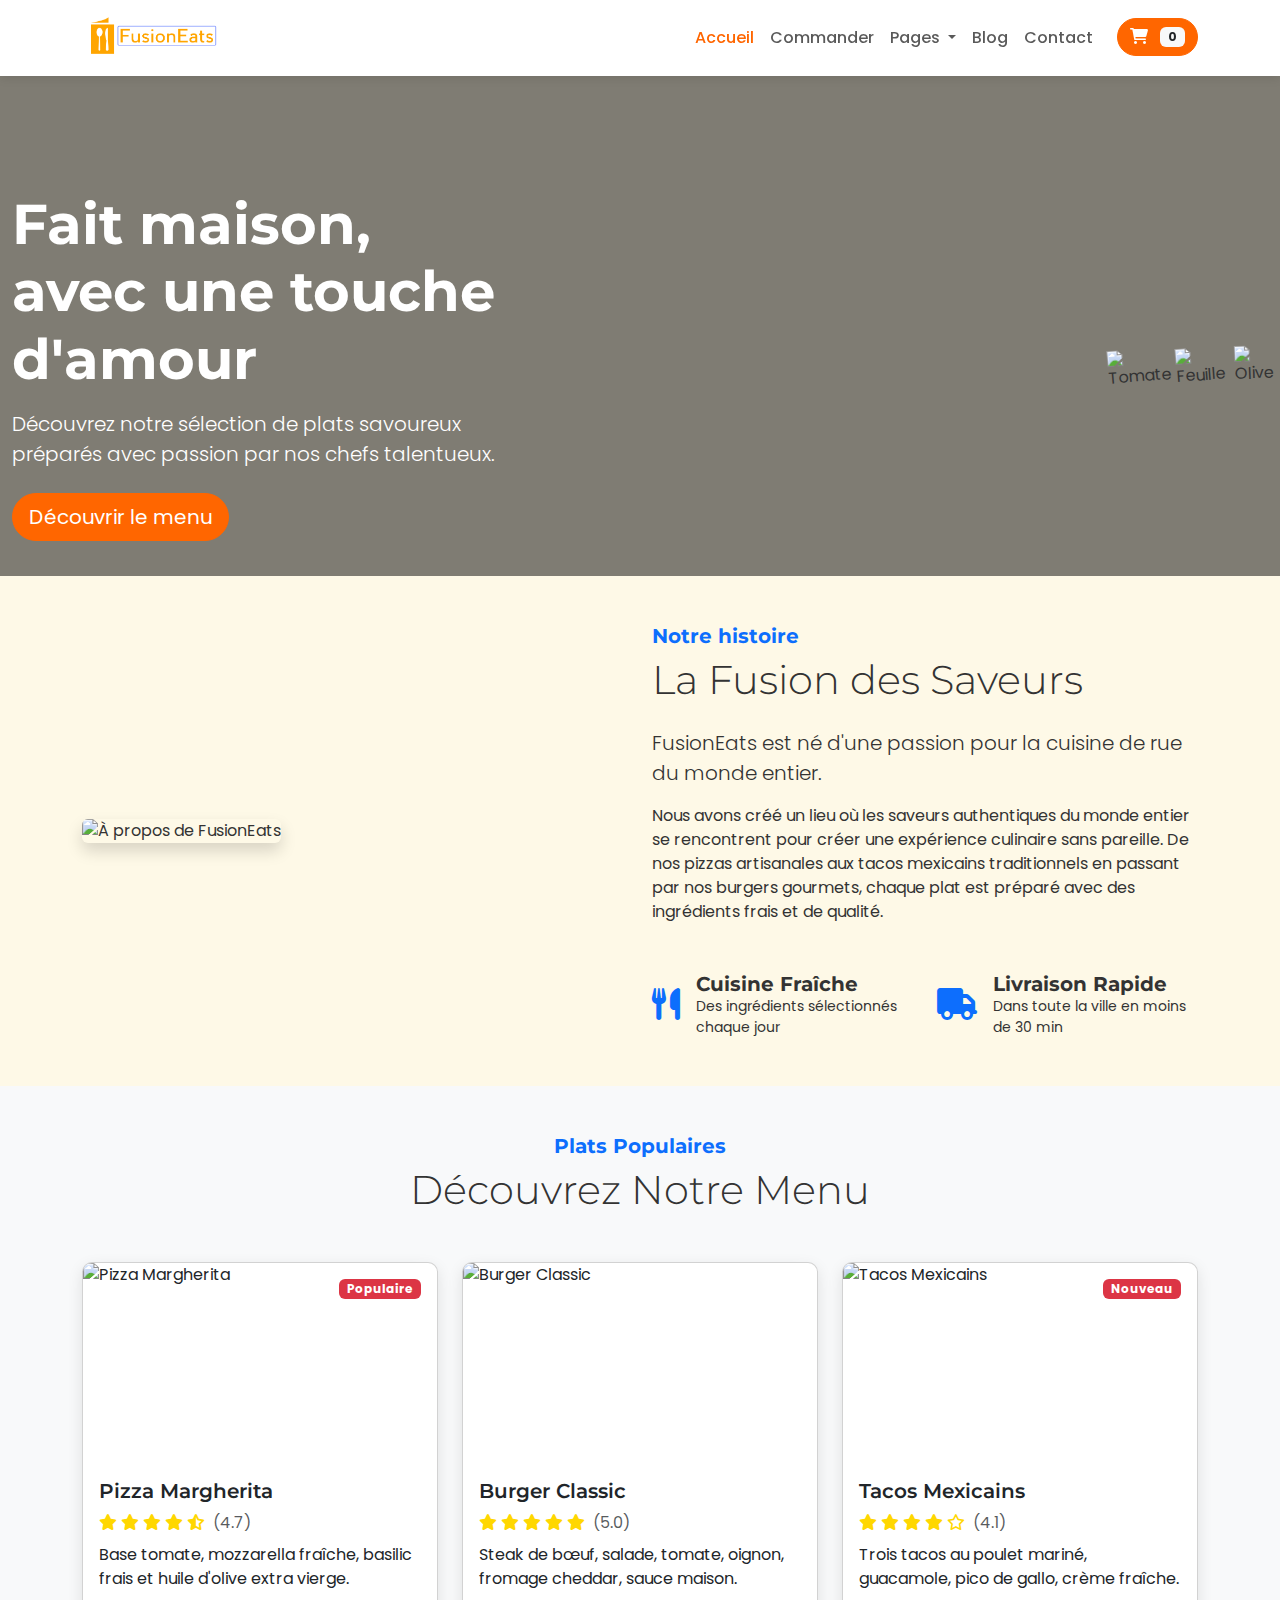
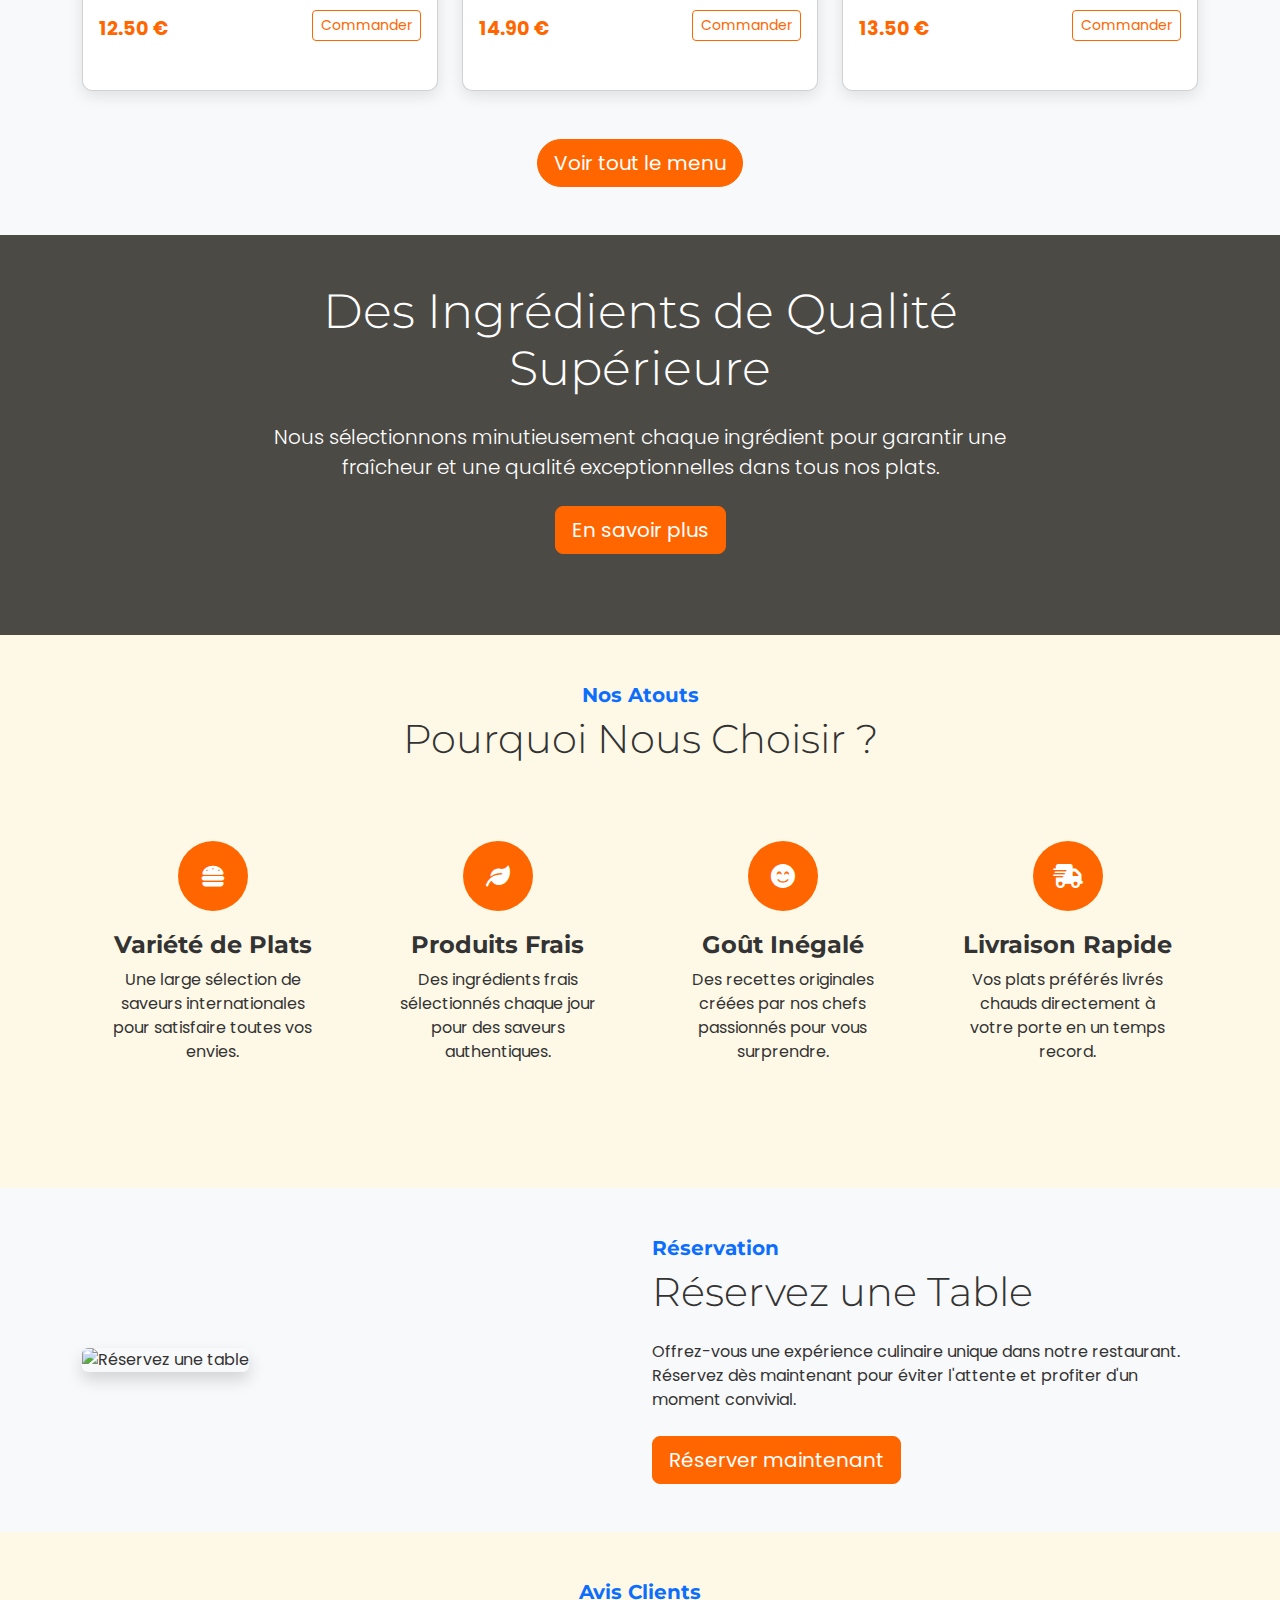
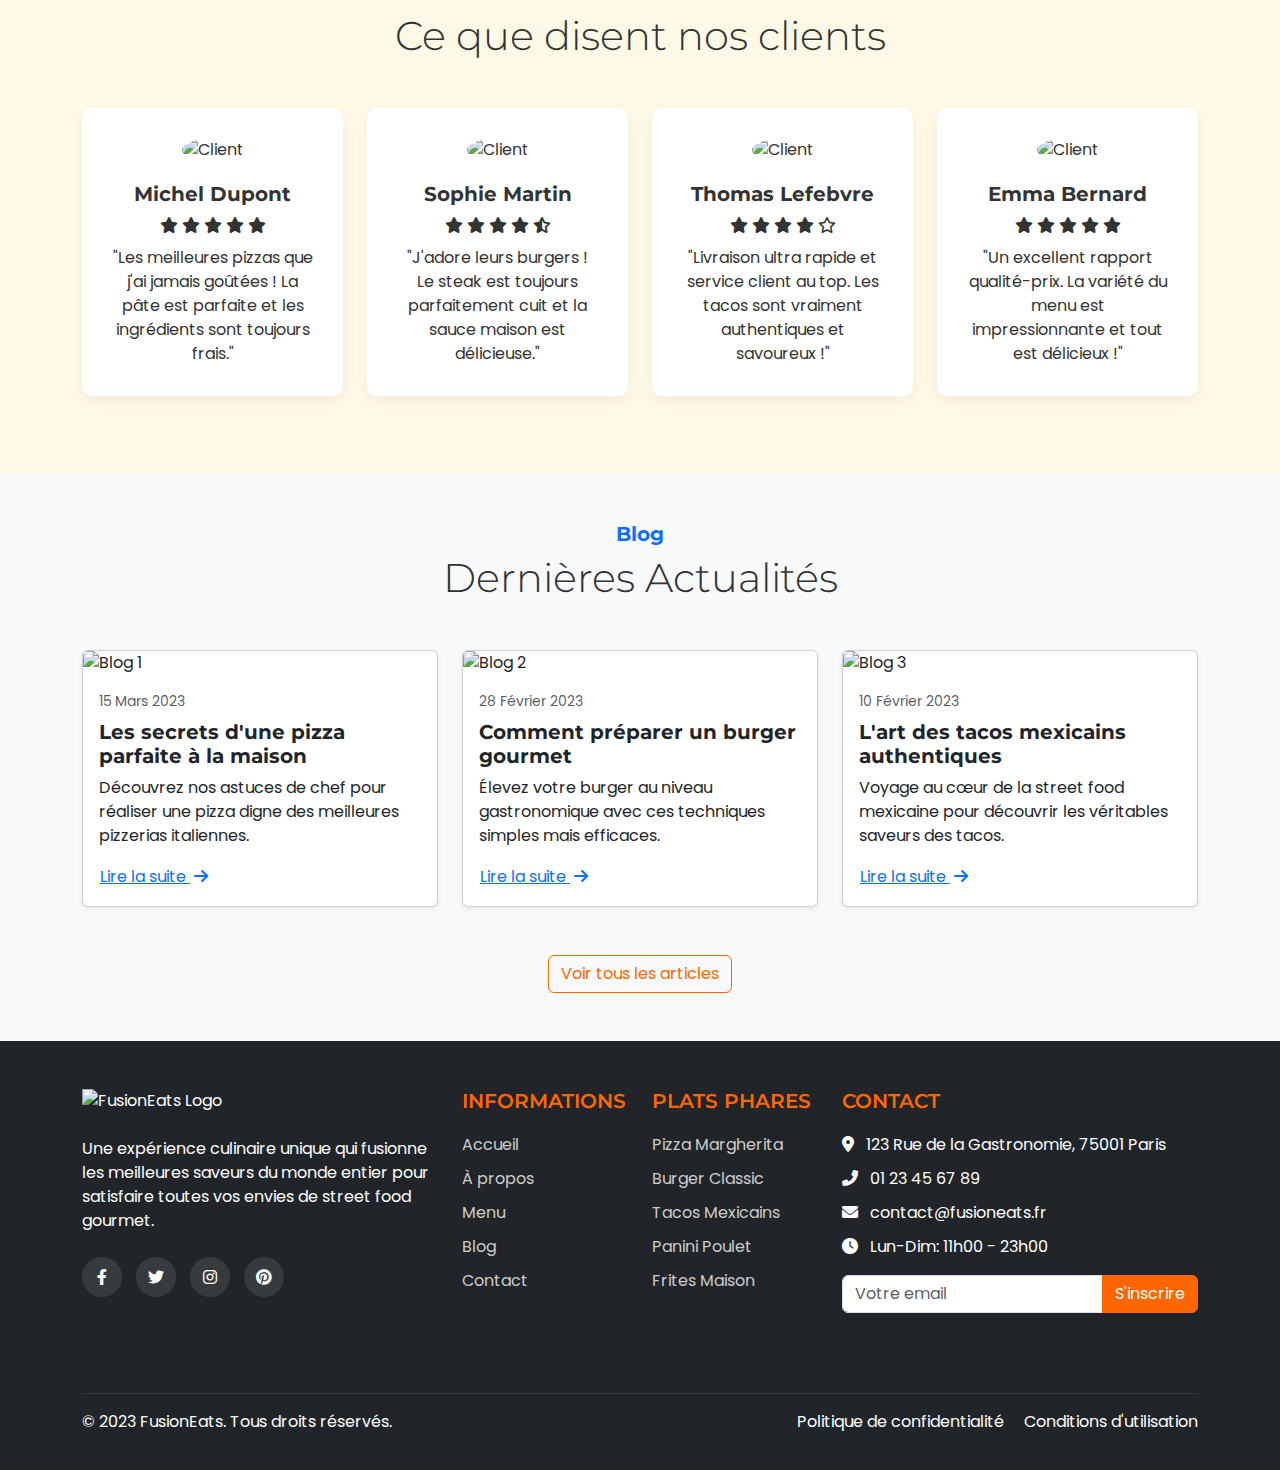
==== index.html @ fe3c216e "FusionEats Structure added" ====
<!DOCTYPE html>
<html lang="fr">
<head>
    <meta charset="UTF-8">
    <meta name="viewport" content="width=device-width, initial-scale=1.0">
    <title>FusionEats - Le meilleur de la restauration rapide</title>
    
    <!-- Bootstrap CSS -->
    <link href="https://cdn.jsdelivr.net/npm/bootstrap@5.3.0-alpha1/dist/css/bootstrap.min.css" rel="stylesheet">
    
    <!-- Font Awesome pour les icônes -->
    <link rel="stylesheet" href="https://cdnjs.cloudflare.com/ajax/libs/font-awesome/6.0.0/css/all.min.css">
    
    <!-- Google Fonts -->
    <link href="https://fonts.googleapis.com/css2?family=Montserrat:wght@400;500;600;700&family=Poppins:wght@300;400;500;600;700&display=swap" rel="stylesheet">
    
    <!-- CSS personnalisé -->
    <link rel="stylesheet" href="css/styles.css">
</head>
<body>
    <!-- Barre de navigation -->
    <nav class="navbar navbar-expand-lg navbar-light bg-white sticky-top">
        <div class="container">
            <a class="navbar-brand" href="index.html">
                <img src="images/logo.png" alt="FusionEats Logo">
            </a>
            <button class="navbar-toggler" type="button" data-bs-toggle="collapse" data-bs-target="#navbarNav" aria-controls="navbarNav" aria-expanded="false" aria-label="Toggle navigation">
                <span class="navbar-toggler-icon"></span>
            </button>
            <div class="collapse navbar-collapse" id="navbarNav">
                <ul class="navbar-nav ms-auto">
                    <li class="nav-item">
                        <a class="nav-link active" href="index.html">Accueil</a>
                    </li>
                    <li class="nav-item">
                        <a class="nav-link" href="shop-list.html">Commander</a>
                    </li>
                    <li class="nav-item dropdown">
                        <a class="nav-link dropdown-toggle" href="#" id="pagesDropdown" role="button" data-bs-toggle="dropdown" aria-expanded="false">
                            Pages
                        </a>
                        <ul class="dropdown-menu" aria-labelledby="pagesDropdown">
                            <li><a class="dropdown-item" href="about-us.html">À propos</a></li>
                            <li><a class="dropdown-item" href="team.html">Notre équipe</a></li>
                            <li><a class="dropdown-item" href="menu.html">Menu</a></li>
                            <li><a class="dropdown-item" href="reservation.html">Réservation</a></li>
                        </ul>
                    </li>
                    <li class="nav-item">
                        <a class="nav-link" href="blog-list.html">Blog</a>
                    </li>
                    <li class="nav-item">
                        <a class="nav-link" href="contact.html">Contact</a>
                    </li>
                    <li class="nav-item ms-lg-3">
                        <a href="cart.html" class="btn btn-primary rounded-pill">
                            <i class="fas fa-shopping-cart me-2"></i>
                            <span class="badge bg-light text-dark cart-count">0</span>
                        </a>
                    </li>
                </ul>
            </div>
        </div>
    </nav>

    <!-- Bannière principale -->
    <header class="main-banner" style="background-image: url('images/banner.jpg');">
        <div class="container">
            <div class="row">
                <div class="col-lg-6 banner-content">
                    <h1 class="display-4 fw-bold mb-3">Fait maison,<br>avec une touche d'amour</h1>
                    <p class="lead mb-4">Découvrez notre sélection de plats savoureux préparés avec passion par nos chefs talentueux.</p>
                    <a href="menu.html" class="btn btn-primary btn-lg rounded-pill">Découvrir le menu</a>
                </div>
            </div>
        </div>
        <!-- Décorations alimentaires -->
        <img src="images/tomato.png" alt="Tomate" class="food-decoration decoration-tomato">
        <img src="images/leaf.png" alt="Feuille" class="food-decoration decoration-leaf">
        <img src="images/olive.png" alt="Olive" class="food-decoration decoration-olive">
    </header>

    <!-- Section à propos -->
    <section class="py-5">
        <div class="container">
            <div class="row align-items-center">
                <div class="col-lg-6 mb-4 mb-lg-0">
                    <img src="images/about.jpg" alt="À propos de FusionEats" class="img-fluid rounded shadow">
                </div>
                <div class="col-lg-6">
                    <h5 class="text-primary">Notre histoire</h5>
                    <h2 class="display-6 mb-4">La Fusion des Saveurs</h2>
                    <p class="lead">FusionEats est né d'une passion pour la cuisine de rue du monde entier.</p>
                    <p class="mb-4">Nous avons créé un lieu où les saveurs authentiques du monde entier se rencontrent pour créer une expérience culinaire sans pareille. De nos pizzas artisanales aux tacos mexicains traditionnels en passant par nos burgers gourmets, chaque plat est préparé avec des ingrédients frais et de qualité.</p>
                    
                    <div class="row g-4 mt-2">
                        <div class="col-sm-6">
                            <div class="d-flex align-items-center">
                                <div class="me-3 text-primary">
                                    <i class="fas fa-utensils fa-2x"></i>
                                </div>
                                <div>
                                    <h5 class="mb-0">Cuisine Fraîche</h5>
                                    <p class="mb-0 small">Des ingrédients sélectionnés chaque jour</p>
                                </div>
                            </div>
                        </div>
                        <div class="col-sm-6">
                            <div class="d-flex align-items-center">
                                <div class="me-3 text-primary">
                                    <i class="fas fa-truck fa-2x"></i>
                                </div>
                                <div>
                                    <h5 class="mb-0">Livraison Rapide</h5>
                                    <p class="mb-0 small">Dans toute la ville en moins de 30 min</p>
                                </div>
                            </div>
                        </div>
                    </div>
                </div>
            </div>
        </div>
    </section>

    <!-- Section plats populaires -->
    <section class="py-5 bg-light">
        <div class="container">
            <h5 class="text-primary text-center">Plats Populaires</h5>
            <h2 class="display-6 text-center mb-5">Découvrez Notre Menu</h2>
            
            <div class="row">
                <!-- Pizza Margherita -->
                <div class="col-md-6 col-lg-4 mb-4">
                    <div class="card food-card h-100">
                        <div class="badge bg-danger position-absolute top-0 end-0 m-3">Populaire</div>
                        <img src="images/food/pizzas/margherita.jpg" class="card-img-top" alt="Pizza Margherita">
                        <div class="card-body">
                            <h5 class="card-title">Pizza Margherita</h5>
                            <div class="mb-2 rating">
                                <i class="fas fa-star"></i>
                                <i class="fas fa-star"></i>
                                <i class="fas fa-star"></i>
                                <i class="fas fa-star"></i>
                                <i class="fas fa-star-half-alt"></i>
                                <span class="ms-1 text-muted">(4.7)</span>
                            </div>
                            <p class="card-text">Base tomate, mozzarella fraîche, basilic frais et huile d'olive extra vierge.</p>
                            <div class="d-flex justify-content-between align-items-center">
                                <span class="price">12.50 €</span>
                                <a href="shop-detail.html" class="btn btn-outline-primary btn-sm">Commander</a>
                            </div>
                        </div>
                    </div>
                </div>
                
                <!-- Burger Classic -->
                <div class="col-md-6 col-lg-4 mb-4">
                    <div class="card food-card h-100">
                        <img src="images/food/burgers/classic.jpg" class="card-img-top" alt="Burger Classic">
                        <div class="card-body">
                            <h5 class="card-title">Burger Classic</h5>
                            <div class="mb-2 rating">
                                <i class="fas fa-star"></i>
                                <i class="fas fa-star"></i>
                                <i class="fas fa-star"></i>
                                <i class="fas fa-star"></i>
                                <i class="fas fa-star"></i>
                                <span class="ms-1 text-muted">(5.0)</span>
                            </div>
                            <p class="card-text">Steak de bœuf, salade, tomate, oignon, fromage cheddar, sauce maison.</p>
                            <div class="d-flex justify-content-between align-items-center">
                                <span class="price">14.90 €</span>
                                <a href="shop-detail.html" class="btn btn-outline-primary btn-sm">Commander</a>
                            </div>
                        </div>
                    </div>
                </div>
                
                <!-- Tacos Mexicains -->
                <div class="col-md-6 col-lg-4 mb-4">
                    <div class="card food-card h-100">
                        <div class="badge bg-danger position-absolute top-0 end-0 m-3">Nouveau</div>
                        <img src="images/food/tacos/mexicains.jpg" class="card-img-top" alt="Tacos Mexicains">
                        <div class="card-body">
                            <h5 class="card-title">Tacos Mexicains</h5>
                            <div class="mb-2 rating">
                                <i class="fas fa-star"></i>
                                <i class="fas fa-star"></i>
                                <i class="fas fa-star"></i>
                                <i class="fas fa-star"></i>
                                <i class="far fa-star"></i>
                                <span class="ms-1 text-muted">(4.1)</span>
                            </div>
                            <p class="card-text">Trois tacos au poulet mariné, guacamole, pico de gallo, crème fraîche.</p>
                            <div class="d-flex justify-content-between align-items-center">
                                <span class="price">13.50 €</span>
                                <a href="shop-detail.html" class="btn btn-outline-primary btn-sm">Commander</a>
                            </div>
                        </div>
                    </div>
                </div>
            </div>
            
            <div class="text-center mt-4">
                <a href="menu.html" class="btn btn-primary btn-lg rounded-pill">Voir tout le menu</a>
            </div>
        </div>
    </section>

    <!-- Section qualité -->
    <section class="py-5 position-relative" style="background-image: url('images/quality-bg.jpg'); background-size: cover; background-position: center; min-height: 400px;">
        <div class="position-absolute top-0 left-0 w-100 h-100" style="background-color: rgba(0,0,0,0.7);"></div>
        <div class="container position-relative">
            <div class="row">
                <div class="col-lg-8 mx-auto text-center text-white">
                    <h2 class="display-5 mb-4">Des Ingrédients de Qualité Supérieure</h2>
                    <p class="lead mb-4">Nous sélectionnons minutieusement chaque ingrédient pour garantir une fraîcheur et une qualité exceptionnelles dans tous nos plats.</p>
                    <a href="about-us.html" class="btn btn-primary btn-lg">En savoir plus</a>
                </div>
            </div>
        </div>
    </section>

    <!-- Section pourquoi nous choisir -->
    <section class="py-5">
        <div class="container">
            <h5 class="text-primary text-center">Nos Atouts</h5>
            <h2 class="display-6 text-center mb-5">Pourquoi Nous Choisir ?</h2>
            
            <div class="row g-4">
                <div class="col-md-6 col-lg-3">
                    <div class="feature-box">
                        <div class="feature-icon">
                            <i class="fas fa-hamburger"></i>
                        </div>
                        <h4>Variété de Plats</h4>
                        <p>Une large sélection de saveurs internationales pour satisfaire toutes vos envies.</p>
                    </div>
                </div>
                
                <div class="col-md-6 col-lg-3">
                    <div class="feature-box">
                        <div class="feature-icon">
                            <i class="fas fa-leaf"></i>
                        </div>
                        <h4>Produits Frais</h4>
                        <p>Des ingrédients frais sélectionnés chaque jour pour des saveurs authentiques.</p>
                    </div>
                </div>
                
                <div class="col-md-6 col-lg-3">
                    <div class="feature-box">
                        <div class="feature-icon">
                            <i class="fas fa-smile-beam"></i>
                        </div>
                        <h4>Goût Inégalé</h4>
                        <p>Des recettes originales créées par nos chefs passionnés pour vous surprendre.</p>
                    </div>
                </div>
                
                <div class="col-md-6 col-lg-3">
                    <div class="feature-box">
                        <div class="feature-icon">
                            <i class="fas fa-shipping-fast"></i>
                        </div>
                        <h4>Livraison Rapide</h4>
                        <p>Vos plats préférés livrés chauds directement à votre porte en un temps record.</p>
                    </div>
                </div>
            </div>
        </div>
    </section>

    <!-- Section réservation -->
    <section class="py-5 bg-light">
        <div class="container">
            <div class="row align-items-center">
                <div class="col-lg-6 mb-4 mb-lg-0">
                    <img src="images/reservation.jpg" alt="Réservez une table" class="img-fluid rounded shadow">
                </div>
                <div class="col-lg-6">
                    <h5 class="text-primary">Réservation</h5>
                    <h2 class="display-6 mb-4">Réservez une Table</h2>
                    <p class="mb-4">Offrez-vous une expérience culinaire unique dans notre restaurant. Réservez dès maintenant pour éviter l'attente et profiter d'un moment convivial.</p>
                    <a href="reservation.html" class="btn btn-primary btn-lg">Réserver maintenant</a>
                </div>
            </div>
        </div>
    </section>

    <!-- Section témoignages -->
    <section class="py-5">
        <div class="container">
            <h5 class="text-primary text-center">Avis Clients</h5>
            <h2 class="display-6 text-center mb-5">Ce que disent nos clients</h2>
            
            <div class="row">
                <div class="col-md-6 col-lg-3">
                    <div class="testimonial-card text-center">
                        <img src="images/testimonial-1.jpg" alt="Client" class="testimonial-img">
                        <h5>Michel Dupont</h5>
                        <div class="mb-2 rating">
                            <i class="fas fa-star"></i>
                            <i class="fas fa-star"></i>
                            <i class="fas fa-star"></i>
                            <i class="fas fa-star"></i>
                            <i class="fas fa-star"></i>
                        </div>
                        <p class="mb-0">"Les meilleures pizzas que j'ai jamais goûtées ! La pâte est parfaite et les ingrédients sont toujours frais."</p>
                    </div>
                </div>
                
                <div class="col-md-6 col-lg-3">
                    <div class="testimonial-card text-center">
                        <img src="images/testimonial-2.jpg" alt="Client" class="testimonial-img">
                        <h5>Sophie Martin</h5>
                        <div class="mb-2 rating">
                            <i class="fas fa-star"></i>
                            <i class="fas fa-star"></i>
                            <i class="fas fa-star"></i>
                            <i class="fas fa-star"></i>
                            <i class="fas fa-star-half-alt"></i>
                        </div>
                        <p class="mb-0">"J'adore leurs burgers ! Le steak est toujours parfaitement cuit et la sauce maison est délicieuse."</p>
                    </div>
                </div>
                
                <div class="col-md-6 col-lg-3">
                    <div class="testimonial-card text-center">
                        <img src="images/testimonial-3.jpg" alt="Client" class="testimonial-img">
                        <h5>Thomas Lefebvre</h5>
                        <div class="mb-2 rating">
                            <i class="fas fa-star"></i>
                            <i class="fas fa-star"></i>
                            <i class="fas fa-star"></i>
                            <i class="fas fa-star"></i>
                            <i class="far fa-star"></i>
                        </div>
                        <p class="mb-0">"Livraison ultra rapide et service client au top. Les tacos sont vraiment authentiques et savoureux !"</p>
                    </div>
                </div>
                
                <div class="col-md-6 col-lg-3">
                    <div class="testimonial-card text-center">
                        <img src="images/testimonial-4.jpg" alt="Client" class="testimonial-img">
                        <h5>Emma Bernard</h5>
                        <div class="mb-2 rating">
                            <i class="fas fa-star"></i>
                            <i class="fas fa-star"></i>
                            <i class="fas fa-star"></i>
                            <i class="fas fa-star"></i>
                            <i class="fas fa-star"></i>
                        </div>
                        <p class="mb-0">"Un excellent rapport qualité-prix. La variété du menu est impressionnante et tout est délicieux !"</p>
                    </div>
                </div>
            </div>
        </div>
    </section>

    <!-- Section actualités -->
    <section class="py-5 bg-light">
        <div class="container">
            <h5 class="text-primary text-center">Blog</h5>
            <h2 class="display-6 text-center mb-5">Dernières Actualités</h2>
            
            <div class="row">
                <div class="col-md-6 col-lg-4 mb-4">
                    <div class="card h-100 shadow-sm">
                        <img src="images/blog/blog-1.jpg" class="card-img-top" alt="Blog 1">
                        <div class="card-body">
                            <div class="small text-muted mb-2">15 Mars 2023</div>
                            <h5 class="card-title">Les secrets d'une pizza parfaite à la maison</h5>
                            <p class="card-text">Découvrez nos astuces de chef pour réaliser une pizza digne des meilleures pizzerias italiennes.</p>
                            <a href="blog-detail.html" class="btn btn-link text-primary p-0">Lire la suite <i class="fas fa-arrow-right ms-1"></i></a>
                        </div>
                    </div>
                </div>
                
                <div class="col-md-6 col-lg-4 mb-4">
                    <div class="card h-100 shadow-sm">
                        <img src="images/blog/blog-2.jpg" class="card-img-top" alt="Blog 2">
                        <div class="card-body">
                            <div class="small text-muted mb-2">28 Février 2023</div>
                            <h5 class="card-title">Comment préparer un burger gourmet</h5>
                            <p class="card-text">Élevez votre burger au niveau gastronomique avec ces techniques simples mais efficaces.</p>
                            <a href="blog-detail.html" class="btn btn-link text-primary p-0">Lire la suite <i class="fas fa-arrow-right ms-1"></i></a>
                        </div>
                    </div>
                </div>
                
                <div class="col-md-6 col-lg-4 mb-4">
                    <div class="card h-100 shadow-sm">
                        <img src="images/blog/blog-3.jpg" class="card-img-top" alt="Blog 3">
                        <div class="card-body">
                            <div class="small text-muted mb-2">10 Février 2023</div>
                            <h5 class="card-title">L'art des tacos mexicains authentiques</h5>
                            <p class="card-text">Voyage au cœur de la street food mexicaine pour découvrir les véritables saveurs des tacos.</p>
                            <a href="blog-detail.html" class="btn btn-link text-primary p-0">Lire la suite <i class="fas fa-arrow-right ms-1"></i></a>
                        </div>
                    </div>
                </div>
            </div>
            
            <div class="text-center mt-4">
                <a href="blog-list.html" class="btn btn-outline-primary">Voir tous les articles</a>
            </div>
        </div>
    </section>

    <!-- Footer -->
    <footer class="bg-dark text-white pt-5">
        <div class="container">
            <div class="row">
                <div class="col-lg-4 mb-4">
                    <img src="images/logo-white.png" alt="FusionEats Logo" class="mb-4" style="max-height: 70px;">
                    <p>Une expérience culinaire unique qui fusionne les meilleures saveurs du monde entier pour satisfaire toutes vos envies de street food gourmet.</p>
                    <div class="mt-4">
                        <a href="#" class="social-icon"><i class="fab fa-facebook-f"></i></a>
                        <a href="#" class="social-icon"><i class="fab fa-twitter"></i></a>
                        <a href="#" class="social-icon"><i class="fab fa-instagram"></i></a>
                        <a href="#" class="social-icon"><i class="fab fa-pinterest"></i></a>
                    </div>
                </div>
                
                <div class="col-lg-2 col-md-6 mb-4">
                    <h5 class="footer-title">INFORMATIONS</h5>
                    <ul class="footer-links">
                        <li><a href="index.html">Accueil</a></li>
                        <li><a href="about-us.html">À propos</a></li>
                        <li><a href="menu.html">Menu</a></li>
                        <li><a href="blog-list.html">Blog</a></li>
                        <li><a href="contact.html">Contact</a></li>
                    </ul>
                </div>
                
                <div class="col-lg-2 col-md-6 mb-4">
                    <h5 class="footer-title">PLATS PHARES</h5>
                    <ul class="footer-links">
                        <li><a href="shop-detail.html">Pizza Margherita</a></li>
                        <li><a href="shop-detail.html">Burger Classic</a></li>
                        <li><a href="shop-detail.html">Tacos Mexicains</a></li>
                        <li><a href="shop-detail.html">Panini Poulet</a></li>
                        <li><a href="shop-detail.html">Frites Maison</a></li>
                    </ul>
                </div>
                
                <div class="col-lg-4 col-md-6 mb-4">
                    <h5 class="footer-title">CONTACT</h5>
                    <ul class="footer-links">
                        <li><i class="fas fa-map-marker-alt me-2"></i> 123 Rue de la Gastronomie, 75001 Paris</li>
                        <li><i class="fas fa-phone-alt me-2"></i> 01 23 45 67 89</li>
                        <li><i class="fas fa-envelope me-2"></i> contact@fusioneats.fr</li>
                        <li><i class="fas fa-clock me-2"></i> Lun-Dim: 11h00 - 23h00</li>
                    </ul>
                    <div class="mt-3">
                        <form>
                            <div class="input-group mb-3">
                                <input type="email" class="form-control" placeholder="Votre email">
                                <button class="btn btn-primary" type="button">S'inscrire</button>
                            </div>
                        </form>
                    </div>
                </div>
            </div>
            
            <div class="copyright py-3">
                <div class="row">
                    <div class="col-md-6 text-center text-md-start">
                        <p class="mb-0">&copy; 2023 FusionEats. Tous droits réservés.</p>
                    </div>
                    <div class="col-md-6 text-center text-md-end">
                        <a href="#" class="text-white me-3">Politique de confidentialité</a>
                        <a href="#" class="text-white">Conditions d'utilisation</a>
                    </div>
                </div>
            </div>
        </div>
    </footer>

    <!-- Bootstrap JS -->
    <script src="https://cdn.jsdelivr.net/npm/bootstrap@5.3.0-alpha1/dist/js/bootstrap.bundle.min.js"></script>
    
    <!-- JavaScript personnalisé -->
    <script src="js/script.js"></script>
    
    <script>
        document.addEventListener('DOMContentLoaded', function() {
            // Mettre à jour le compteur du panier
            updateCartCount();
            
            // Fonction pour mettre à jour le compteur du panier
            function updateCartCount() {
                const cart = JSON.parse(localStorage.getItem('fusionEatsCart')) || [];
                const count = cart.reduce((total, item) => total + item.quantity, 0);
                
                const cartCountElements = document.querySelectorAll('.cart-count');
                cartCountElements.forEach(element => {
                    element.textContent = count;
                });
            }
        });
    </script>
</body>
</html>
---- css/styles.css ----
/* Variables globales */
:root {
    --primary-color: #FF6600;
    --secondary-color: #333333;
    --accent-color: #FF8C42;
    --light-bg: #FEF9E7;
    --dark-bg: #222222;
    --text-color: #333333;
    --light-text: #FFFFFF;
    --font-primary: 'Poppins', sans-serif;
    --font-secondary: 'Montserrat', sans-serif;
}

/* Styles généraux */
body {
    font-family: var(--font-primary);
    color: var(--text-color);
    background-color: var(--light-bg);
    overflow-x: hidden;
}

h1, h2, h3, h4, h5, h6 {
    font-family: var(--font-secondary);
    font-weight: 700;
}

a {
    color: var(--primary-color);
    text-decoration: none;
    transition: all 0.3s ease;
}

a:hover {
    color: var(--accent-color);
}

.btn-primary {
    background-color: var(--primary-color);
    border-color: var(--primary-color);
    color: var(--light-text);
}

.btn-primary:hover {
    background-color: var(--accent-color);
    border-color: var(--accent-color);
}

.btn-outline-primary {
    border-color: var(--primary-color);
    color: var(--primary-color);
}

.btn-outline-primary:hover {
    background-color: var(--primary-color);
    color: var(--light-text);
}

.section-title {
    position: relative;
    margin-bottom: 2rem;
    text-align: center;
}

.section-title::after {
    content: '';
    display: block;
    width: 50px;
    height: 3px;
    background-color: var(--primary-color);
    margin: 10px auto;
}

/* Styles de la navigation */
.navbar {
    box-shadow: 0 2px 10px rgba(0,0,0,0.1);
}

.navbar-brand img {
    max-height: 50px;
}

.nav-link {
    font-weight: 500;
}

.navbar-nav .nav-link.active {
    color: var(--primary-color);
}

/* Styles du header/bannière */
.main-banner {
    background-size: cover;
    background-position: center;
    background-repeat: no-repeat;
    position: relative;
    min-height: 500px;
    display: flex;
    align-items: center;
    padding-top: 80px;
}

.main-banner::before {
    content: '';
    position: absolute;
    top: 0;
    left: 0;
    width: 100%;
    height: 100%;
    background-color: rgba(0,0,0,0.5);
}

.banner-content {
    position: relative;
    z-index: 1;
    color: var(--light-text);
}

/* Styles des cartes de produits */
.food-card {
    border-radius: 10px;
    overflow: hidden;
    transition: all 0.3s ease;
    box-shadow: 0 5px 15px rgba(0,0,0,0.1);
    margin-bottom: 30px;
}

.food-card:hover {
    transform: translateY(-5px);
    box-shadow: 0 8px 20px rgba(0,0,0,0.15);
}

.food-card .card-img-top {
    height: 200px;
    object-fit: cover;
}

.food-card .card-title {
    font-weight: 600;
}

.food-card .price {
    color: var(--primary-color);
    font-weight: 700;
    font-size: 1.2rem;
    margin-top: 0.5rem;
}

.food-card .rating {
    color: #FFD700;
}

/* Styles des sections de page */
.page-header {
    background-color: var(--primary-color);
    padding: 80px 0 30px;
    margin-bottom: 50px;
    position: relative;
    overflow: hidden;
}

.page-header h1 {
    color: var(--light-text);
    position: relative;
    z-index: 1;
}

.page-header::before {
    content: '';
    position: absolute;
    top: 0;
    left: 0;
    width: 100%;
    height: 100%;
    background: url('../images/food-pattern.png');
    opacity: 0.1;
}

/* Styles de la section avantages */
.feature-box {
    text-align: center;
    padding: 30px 20px;
    margin-bottom: 30px;
}

.feature-icon {
    width: 70px;
    height: 70px;
    margin: 0 auto 20px;
    display: flex;
    align-items: center;
    justify-content: center;
    background-color: var(--primary-color);
    color: var(--light-text);
    border-radius: 50%;
    font-size: 1.5rem;
}

/* Styles des témoignages */
.testimonial-card {
    background-color: var(--light-text);
    border-radius: 10px;
    padding: 30px;
    box-shadow: 0 5px 15px rgba(0,0,0,0.05);
    margin-bottom: 30px;
}

.testimonial-img {
    width: 80px;
    height: 80px;
    border-radius: 50%;
    margin: 0 auto 20px;
    object-fit: cover;
}

/* Styles du formulaire de réservation */
.reservation-form {
    background-color: var(--light-text);
    padding: 30px;
    border-radius: 10px;
    box-shadow: 0 5px 15px rgba(0,0,0,0.1);
}

.reservation-form .form-control {
    margin-bottom: 20px;
}

/* Styles du pied de page */
footer {
    background-color: var(--dark-bg);
    color: var(--light-text);
    padding: 60px 0 20px;
}

.footer-title {
    color: var(--primary-color);
    margin-bottom: 20px;
    font-weight: 600;
}

.footer-links {
    list-style: none;
    padding: 0;
    margin: 0;
}

.footer-links li {
    margin-bottom: 10px;
}

.footer-links a {
    color: #ccc;
}

.footer-links a:hover {
    color: var(--primary-color);
}

.social-icon {
    display: inline-flex;
    width: 40px;
    height: 40px;
    border-radius: 50%;
    background-color: rgba(255,255,255,0.1);
    color: var(--light-text);
    align-items: center;
    justify-content: center;
    margin-right: 10px;
    transition: all 0.3s ease;
}

.social-icon:hover {
    background-color: var(--primary-color);
    color: var(--light-text);
}

.copyright {
    text-align: center;
    padding-top: 20px;
    border-top: 1px solid rgba(255,255,255,0.1);
    margin-top: 40px;
}

/* Styles pour la bannière principale */
.main-banner {
    background-size: cover;
    background-position: center;
    background-repeat: no-repeat;
    position: relative;
    min-height: 500px;
    display: flex;
    align-items: center;
    padding-top: 80px;
    background-image: url('../images/restaurant-interior.jpg');
}

/* Media queries pour la réactivité */
@media (max-width: 991.98px) {
    .main-banner {
        min-height: 400px;
    }
}

@media (max-width: 767.98px) {
    .main-banner {
        min-height: 350px;
    }
    
    .page-header {
        padding: 60px 0 20px;
    }
}

@media (max-width: 575.98px) {
    .main-banner {
        min-height: 300px;
    }
}
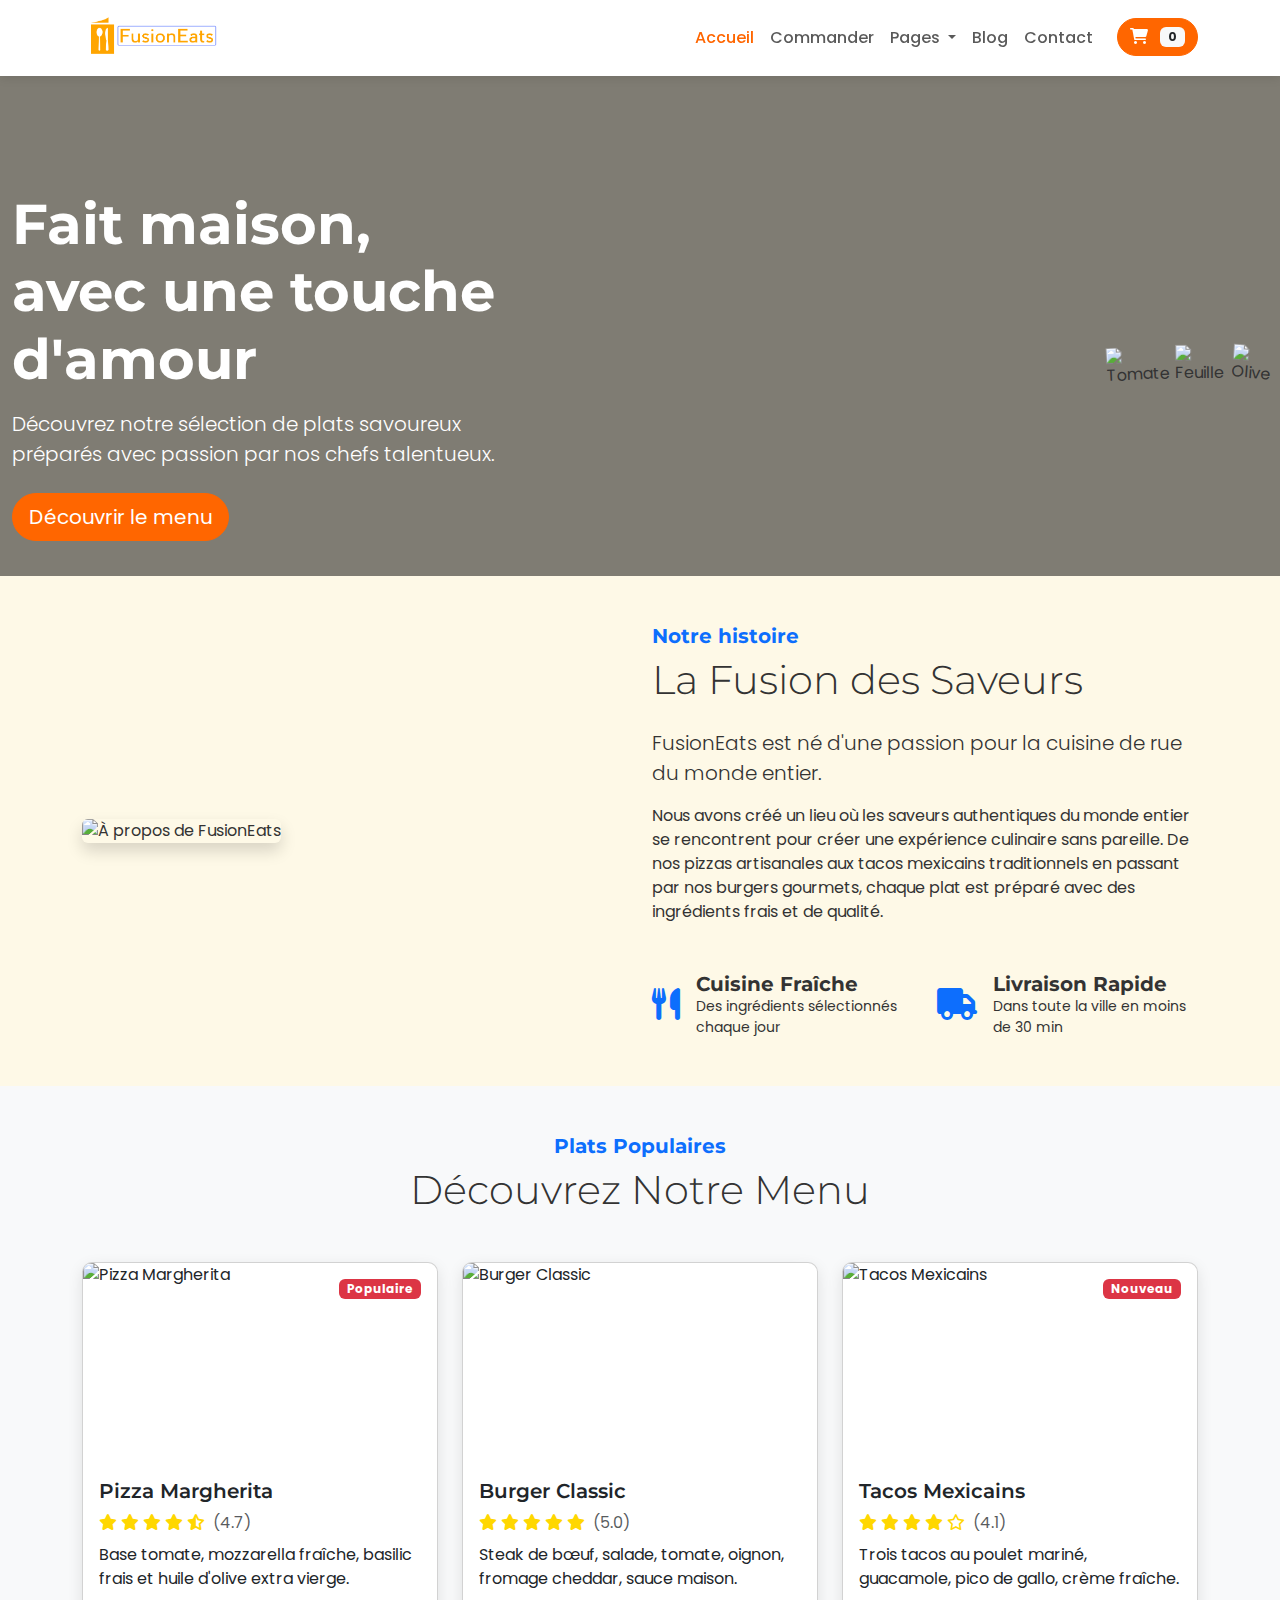
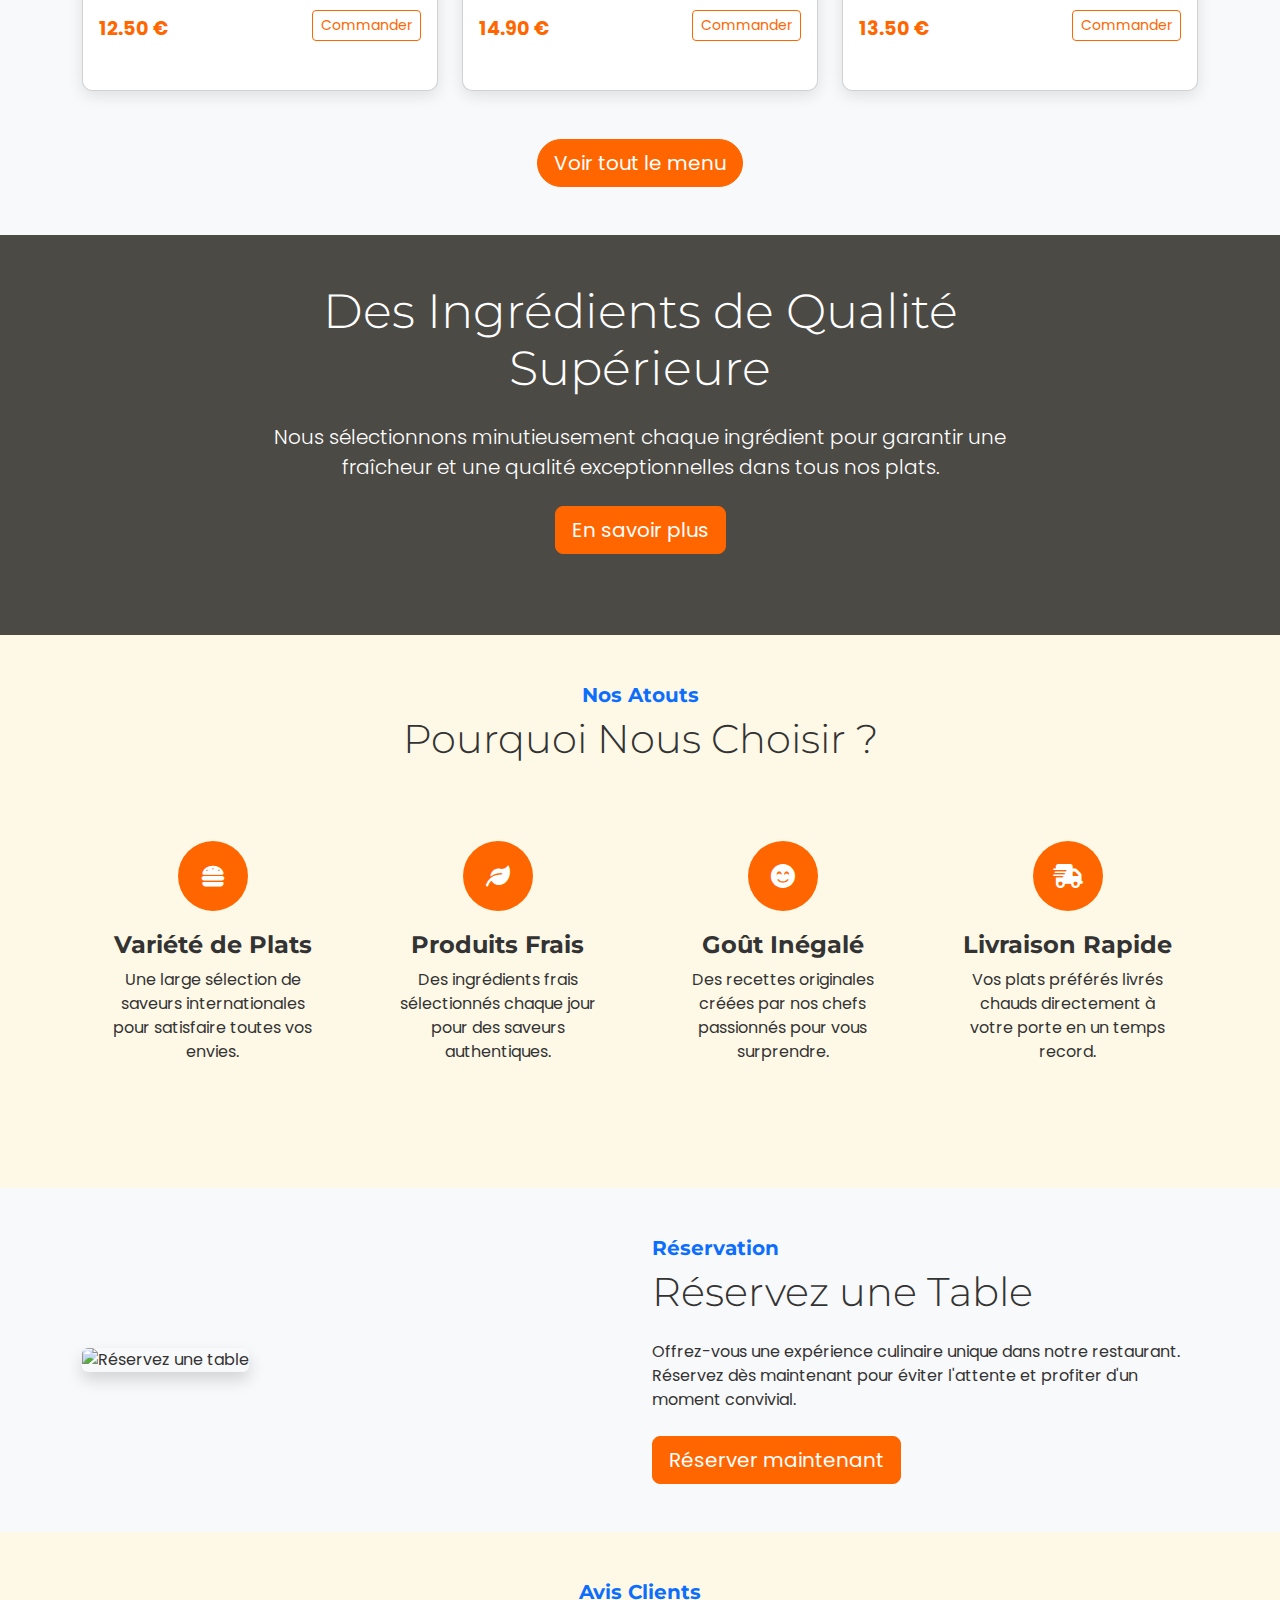
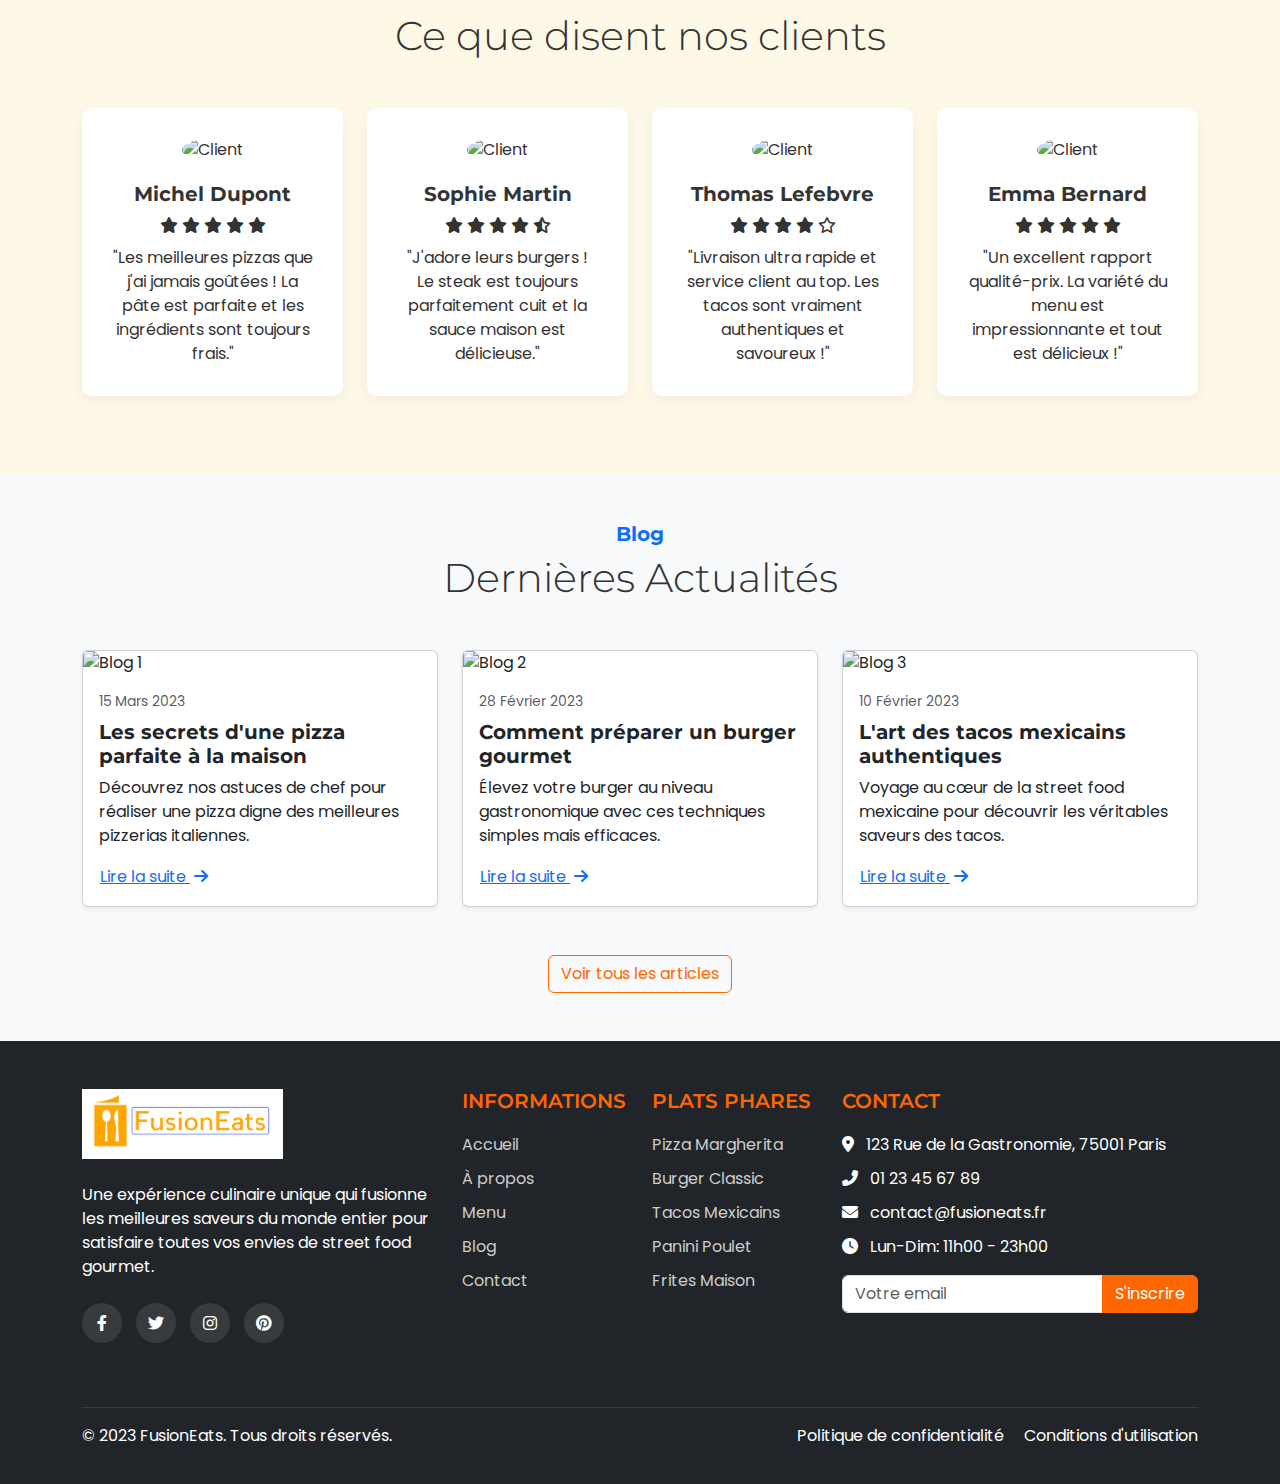
==== commit 114b339b: "Adding images to index.html" ====
--- a/index.html
+++ b/index.html
@@ -297,7 +297,7 @@
             <div class="row">
                 <div class="col-md-6 col-lg-3">
                     <div class="testimonial-card text-center">
-                        <img src="images/testimonial-1.jpg" alt="Client" class="testimonial-img">
+                        <img src="images/client.png" alt="Client" class="testimonial-img">
                         <h5>Michel Dupont</h5>
                         <div class="mb-2 rating">
                             <i class="fas fa-star"></i>
@@ -312,7 +312,7 @@
                 
                 <div class="col-md-6 col-lg-3">
                     <div class="testimonial-card text-center">
-                        <img src="images/testimonial-2.jpg" alt="Client" class="testimonial-img">
+                        <img src="images/client.png" alt="Client" class="testimonial-img">
                         <h5>Sophie Martin</h5>
                         <div class="mb-2 rating">
                             <i class="fas fa-star"></i>
@@ -327,7 +327,7 @@
                 
                 <div class="col-md-6 col-lg-3">
                     <div class="testimonial-card text-center">
-                        <img src="images/testimonial-3.jpg" alt="Client" class="testimonial-img">
+                        <img src="images/client.png" alt="Client" class="testimonial-img">
                         <h5>Thomas Lefebvre</h5>
                         <div class="mb-2 rating">
                             <i class="fas fa-star"></i>
@@ -342,7 +342,7 @@
                 
                 <div class="col-md-6 col-lg-3">
                     <div class="testimonial-card text-center">
-                        <img src="images/testimonial-4.jpg" alt="Client" class="testimonial-img">
+                        <img src="images/client.png" alt="Client" class="testimonial-img">
                         <h5>Emma Bernard</h5>
                         <div class="mb-2 rating">
                             <i class="fas fa-star"></i>
@@ -413,7 +413,7 @@
         <div class="container">
             <div class="row">
                 <div class="col-lg-4 mb-4">
-                    <img src="images/logo-white.png" alt="FusionEats Logo" class="mb-4" style="max-height: 70px;">
+                    <img src="images/logo.png" alt="FusionEats Logo" class="mb-4" style="max-height: 70px;">
                     <p>Une expérience culinaire unique qui fusionne les meilleures saveurs du monde entier pour satisfaire toutes vos envies de street food gourmet.</p>
                     <div class="mt-4">
                         <a href="#" class="social-icon"><i class="fab fa-facebook-f"></i></a>
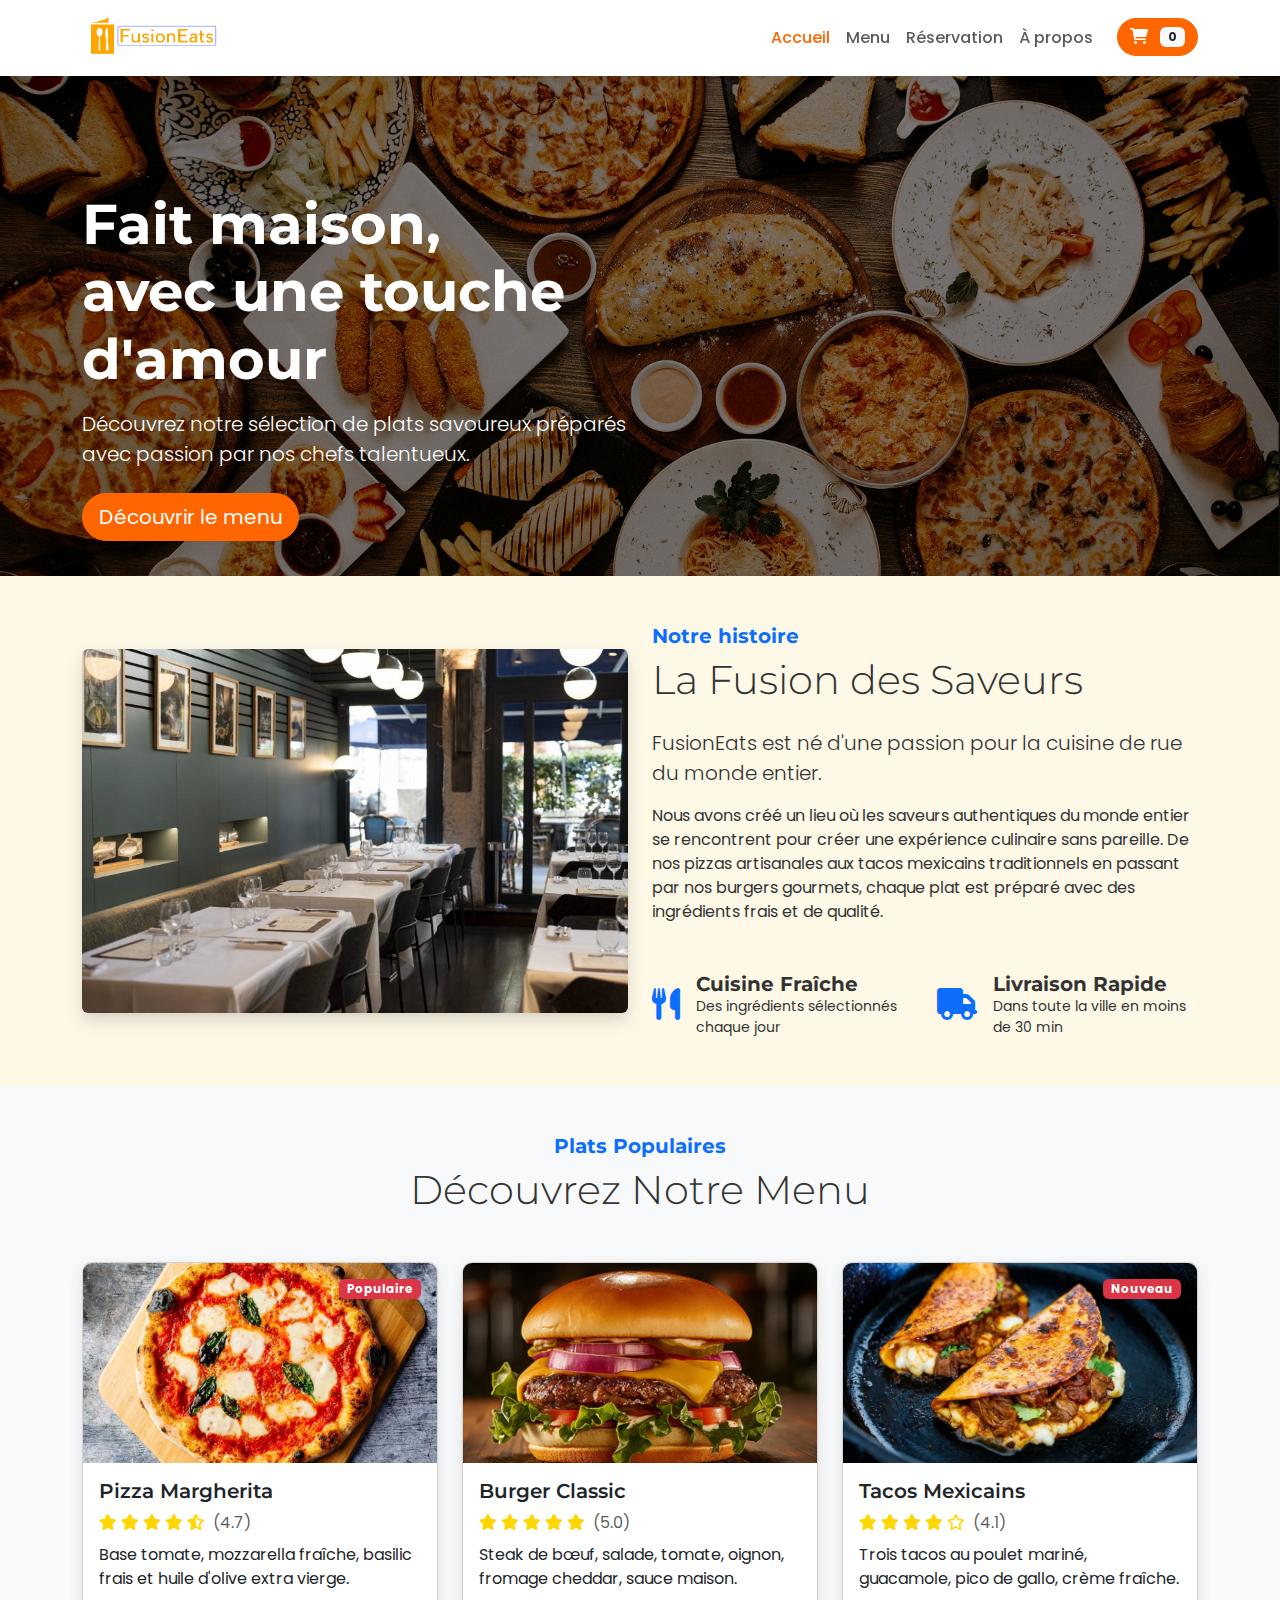
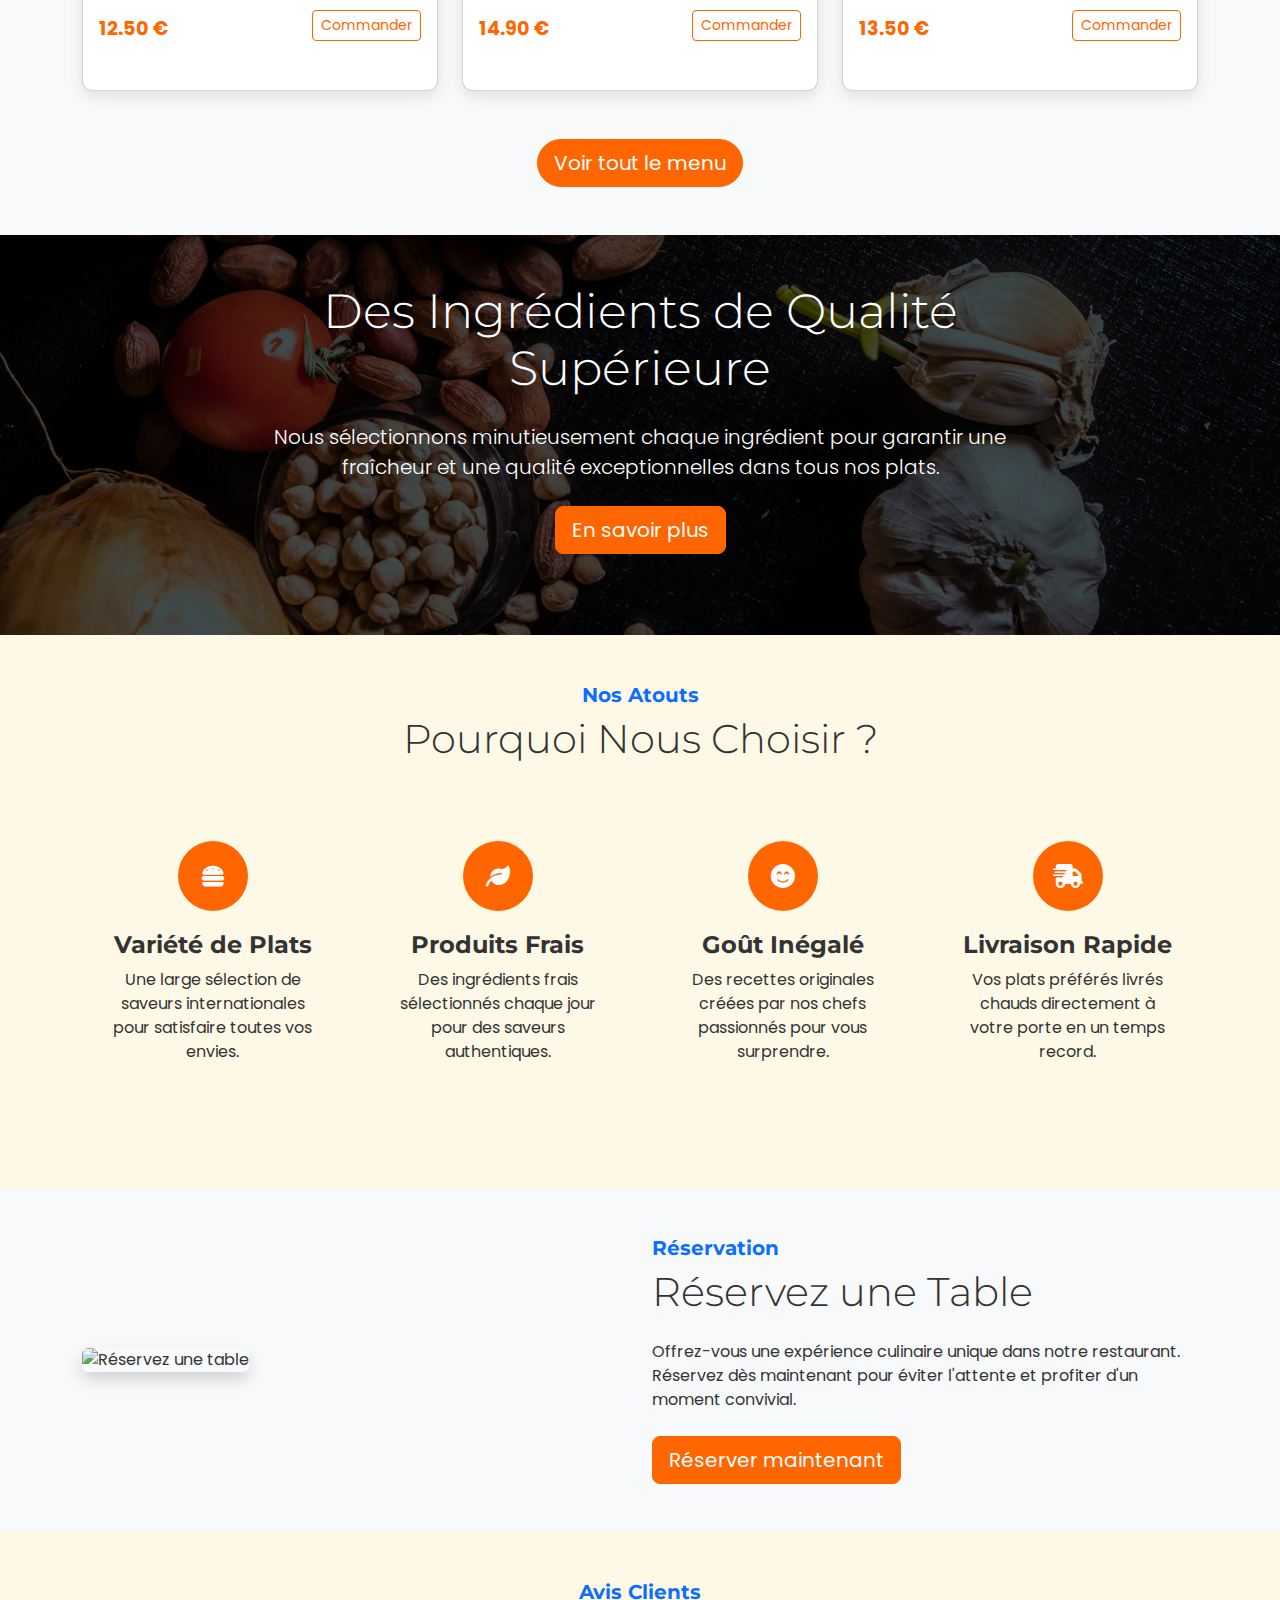
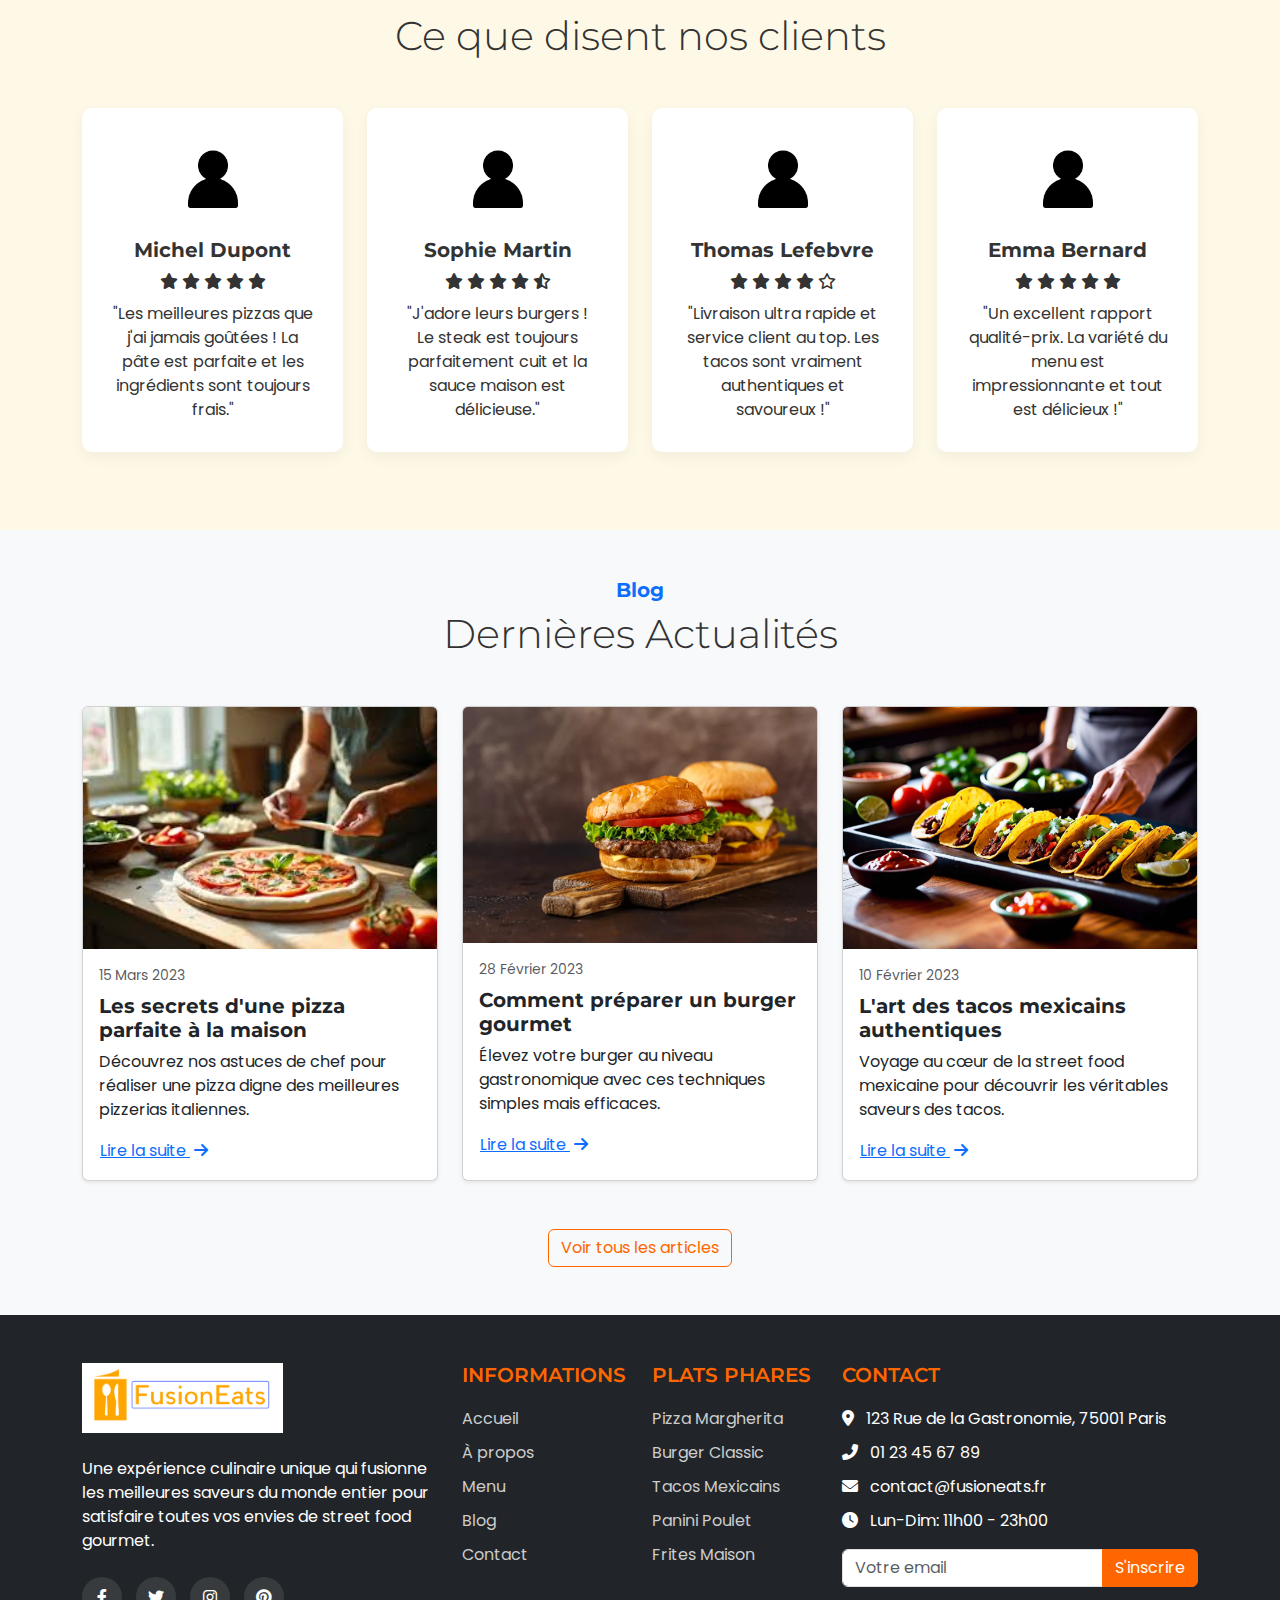
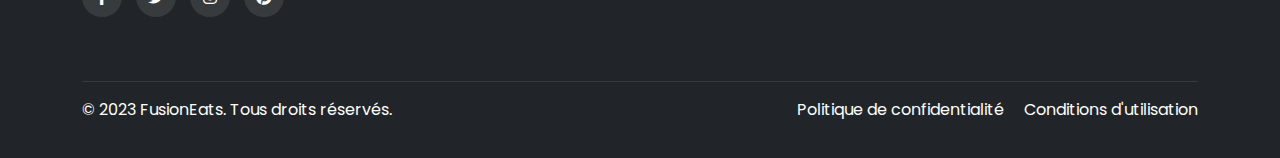
==== commit 16b5bda8: "Fixed Nav Bar & Adding more images" ====
--- a/index.html
+++ b/index.html
@@ -33,24 +33,13 @@
                         <a class="nav-link active" href="index.html">Accueil</a>
                     </li>
                     <li class="nav-item">
-                        <a class="nav-link" href="shop-list.html">Commander</a>
-                    </li>
-                    <li class="nav-item dropdown">
-                        <a class="nav-link dropdown-toggle" href="#" id="pagesDropdown" role="button" data-bs-toggle="dropdown" aria-expanded="false">
-                            Pages
-                        </a>
-                        <ul class="dropdown-menu" aria-labelledby="pagesDropdown">
-                            <li><a class="dropdown-item" href="about-us.html">À propos</a></li>
-                            <li><a class="dropdown-item" href="team.html">Notre équipe</a></li>
-                            <li><a class="dropdown-item" href="menu.html">Menu</a></li>
-                            <li><a class="dropdown-item" href="reservation.html">Réservation</a></li>
-                        </ul>
+                        <a class="nav-link" href="shop-list.html">Menu</a>
                     </li>
                     <li class="nav-item">
-                        <a class="nav-link" href="blog-list.html">Blog</a>
+                        <a class="nav-link" href="reservation.html">Réservation</a>
                     </li>
                     <li class="nav-item">
-                        <a class="nav-link" href="contact.html">Contact</a>
+                        <a class="nav-link" href="about-us.html">À propos</a>
                     </li>
                     <li class="nav-item ms-lg-3">
                         <a href="cart.html" class="btn btn-primary rounded-pill">
@@ -75,9 +64,6 @@
             </div>
         </div>
         <!-- Décorations alimentaires -->
-        <img src="images/tomato.png" alt="Tomate" class="food-decoration decoration-tomato">
-        <img src="images/leaf.png" alt="Feuille" class="food-decoration decoration-leaf">
-        <img src="images/olive.png" alt="Olive" class="food-decoration decoration-olive">
     </header>
 
     <!-- Section à propos -->
